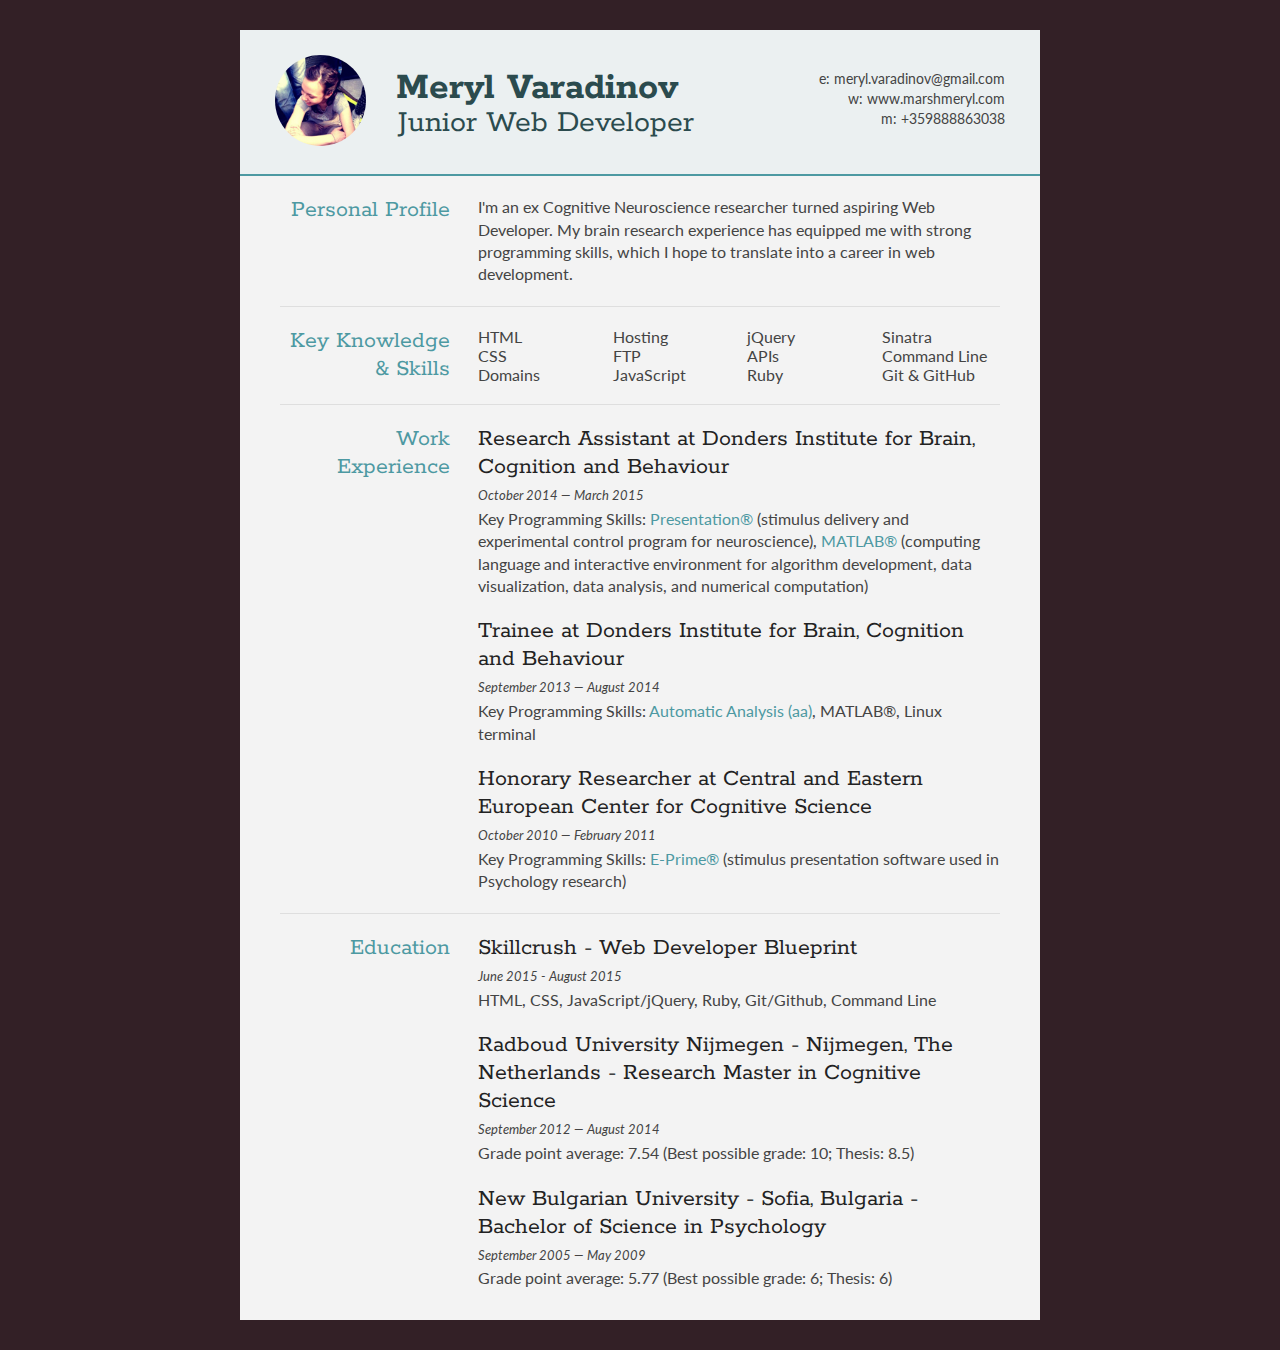
==== Resume/resume-index.html @ a85a1146 "updated website" ====
<!DOCTYPE html>
<html>
<head>
	<title>Meryl Varadinov - Curriculum Vitae</title>

	<meta name="viewport" content="width=device-width"/>
	<meta name="description" content="The Curriculum Vitae of Meryl Varadinov."/>
	<meta charset="UTF-8"> 
	<link type="text/css" rel="stylesheet" href="resume-style.css">
	<link rel="shortcut icon" href="favicon.ico"/>
	<link href='http://fonts.googleapis.com/css?family=Rokkitt:400,700|Lato:400,300' rel='stylesheet' type='text/css'>

<!--[if lt IE 9]>
<script src="//html5shiv.googlecode.com/svn/trunk/html5.js"></script>
<![endif]-->
</head>
<body id="top">
	<div id="cv" class="instaFade">
		<div class="mainDetails">
			<div id="headshot" class="quickFade">
				<img src="headshot-mv.jpg" alt="Alan Smith" />
			</div>
			
			<div id="name">
				<h1 class="quickFade delayTwo">Meryl Varadinov</h1>
				<h2 class="quickFade delayThree">Junior Web Developer</h2>
			</div>
			
			<div id="contactDetails" class="quickFade delayFour">
				<ul>
					<li>e: <a href="mailto:meryl.varadinov@gmail.com" target="_blank">meryl.varadinov@gmail.com</a></li>
					<li>w: <a href="http://www.marshmeryl.com">www.marshmeryl.com</a></li>
					<li>m: +359888863038</li>
				</ul>
			</div>
			<div class="clear"></div>
		</div>
		
		<div id="mainArea" class="quickFade delayFive">
			<section>
				<article>
					<div class="sectionTitle">
						<h1>Personal Profile</h1>
					</div>
					
					<div class="sectionContent">
						<p>I'm an ex Cognitive Neuroscience researcher turned aspiring Web Developer. My brain research experience has equipped me with strong programming skills, which I hope to translate into a career in web development.</p>
					</div>
				</article>
				<div class="clear"></div>
			</section>
			
			
			<section>
				<div class="sectionTitle">
					<h1>Key Knowledge & Skills</h1>
				</div>
				
				<div class="sectionContent">
					<ul class="keySkills">
						<li>HTML</li>
						<li>CSS</li>
						<li>Domains</li>
						<li>Hosting</li>
						<li>FTP</li>
						<li>JavaScript</li>
						<li>jQuery</li>
						<li>APIs</li>
						<li>Ruby</li>
						<li>Sinatra</li>
						<li>Command Line</li>
						<li>Git & GitHub</li>
					</ul>
				</div>
				<div class="clear"></div>
			</section>


			<section>
				<div class="sectionTitle">
					<h1>Work Experience</h1>
				</div>
				
				<div class="sectionContent">
					<article>
						<h2>Research Assistant at Donders Institute for Brain, Cognition and Behaviour</h2>
						<p class="subDetails">October 2014 — March 2015</p>
						<p>Key Programming Skills: <a href="https://www.neurobs.com/menu_presentation/menu_features/features_overview" target="_blank">Presentation®</a> (stimulus delivery and experimental control program for neuroscience), <a href="http://www.mathworks.com/products/matlab/" target="_blank">MATLAB®</a> (computing language and interactive environment for algorithm development, data visualization, data analysis, and numerical computation)</p>
					</article>
					
					<article>
						<h2>Trainee at Donders Institute for Brain, Cognition and Behaviour</h2>
						<p class="subDetails">September 2013 — August 2014</p>
						<p>Key Programming Skills: <a href="https://github.com/rhodricusack/automaticanalysis/wiki" target="_blank">Automatic Analysis (aa)</a>, MATLAB®, Linux terminal</p>
					</article>
					
					<article>
						<h2>Honorary Researcher at Central and Eastern European Center for Cognitive Science</h2>
						<p class="subDetails">October 2010 — February 2011</p>
						<p>Key Programming Skills: <a href="https://www.pstnet.com/" target="_blank">E-Prime®</a> (stimulus presentation software used in Psychology research)</p>
					</article>
				</div>
				<div class="clear"></div>
			</section>
			
			
			<section>
				<div class="sectionTitle">
					<h1>Education</h1>
				</div>
				
				<div class="sectionContent">
					<article>
						<h2>Skillcrush - Web Developer Blueprint</h2>
						<p class="subDetails">June 2015 - August 2015</p>
						<p>HTML, CSS, JavaScript/jQuery, Ruby, Git/Github, Command Line</p>
					</article>
					
					<article>
						<h2>Radboud University Nijmegen - Nijmegen, The Netherlands - Research Master in Cognitive Science</h2>
						<p class="subDetails">September 2012 — August 2014</p>
						<p>Grade point average: 7.54 (Best possible grade: 10; Thesis: 8.5)</p>
					</article>
					
					<article>
						<h2>New Bulgarian University - Sofia, Bulgaria - Bachelor of Science in Psychology</h2>
						<p class="subDetails">September 2005 — May 2009</p>
						<p>Grade point average: 5.77 (Best possible grade: 6; Thesis: 6)</p>
					</article>
				</div>
				<div class="clear"></div>
			</section>
			
		</div>
	</div>
	<script type="text/javascript">
	var gaJsHost = (("https:" == document.location.protocol) ? "https://ssl." : "http://www.");
	document.write(unescape("%3Cscript src='" + gaJsHost + "google-analytics.com/ga.js' type='text/javascript'%3E%3C/script%3E"));
	</script>
	<script type="text/javascript">
	var pageTracker = _gat._getTracker("UA-3753241-1");
	pageTracker._initData();
	pageTracker._trackPageview();
	</script>
</body>
</html>
---- Resume/resume-style.css ----
html,body,div,span,object,iframe,h1,h2,h3,h4,h5,h6,p,blockquote,pre,abbr,address,cite,code,del,dfn,em,img,ins,kbd,q,samp,small,strong,sub,sup,var,b,i,dl,dt,dd,ol,ul,li,fieldset,form,label,legend,table,caption,tbody,tfoot,thead,tr,th,td,article,aside,canvas,details,figcaption,figure,footer,header,hgroup,menu,nav,section,summary,time,mark,audio,video {
	border:0;
	font:inherit;
	font-size:100%;
	margin:0;
	padding:0;
	vertical-align:baseline;
}

article,aside,details,figcaption,figure,footer,header,hgroup,menu,nav,section {
	display:block;
}

/*bacgkround-color: #332026
name h1 and h2 colors: #2b4b4e
sectionTitle colors: #4d99a2*/

html, body {background: #332026; font-family: 'Lato', helvetica, arial, sans-serif; font-size: 16px; color: #222;}

.clear {clear: both;}

p {
	font-size: 1em;
	line-height: 1.4em;
	margin-bottom: 20px;
	color: #444;
}

#cv {
	width: 90%;
	max-width: 800px;
	background: #f3f3f3;
	margin: 30px auto;
}

.mainDetails {
	padding: 25px 35px;
	border-bottom: 2px solid #4d99a2;
	background: #ebf0f1;
}

#name h1 {
	font-size: 2.5em;
	font-weight: 700;
	font-family: 'Rokkitt', Helvetica, Arial, sans-serif;
	margin-bottom: -6px;
	padding: 10px 0 0 0;
	color: #2b4b4e;
}

#name h2 {
	font-size: 2em;
	margin-left: 2px;
	font-family: 'Rokkitt', Helvetica, Arial, sans-serif;
	color: #2b4b4e;
}

#mainArea {
	padding: 0 40px;
}

#headshot {
	width: 12.5%;
	float: left;
	margin-right: 30px;
}

#headshot img {
	width: 100%;
	height: auto;
	-webkit-border-radius: 50px;
	border-radius: 50px;
}

#name {
	float: left;
}

#contactDetails {
	text-align: right;
	padding: 13px 0 0 0;
	float: right;
}

#contactDetails ul {
	list-style-type: none;
	font-size: 0.9em;
	margin-top: 2px;
}

#contactDetails ul li {
	margin-bottom: 3px;
	color: #444;
}

#contactDetails ul li a, a[href^=tel] {
	color: #444; 
	text-decoration: none;
	-webkit-transition: all .3s ease-in;
	-moz-transition: all .3s ease-in;
	-o-transition: all .3s ease-in;
	-ms-transition: all .3s ease-in;
	transition: all .3s ease-in;
}

#contactDetails ul li a:hover { 
	color: #4d99a2;
}

a {
	color: #4d99a2;
	text-decoration: none;
}

section {
	border-top: 1px solid #dedede;
	padding: 20px 0 0;
}

section:first-child {
	border-top: 0;
}

section:last-child {
	padding: 20px 0 10px;
}

.sectionTitle {
	float: left;
	width: 25%;
}

.sectionContent {
	float: right;
	width: 72.5%;
}

.sectionTitle h1 {
	font-family: 'Rokkitt', Helvetica, Arial, sans-serif;
	font-size: 1.5em;
	color: #4d99a2;
	text-align: right;
	padding: 0 10px 0 0;
}

.sectionContent h2 {
	font-family: 'Rokkitt', Helvetica, Arial, sans-serif;
	font-size: 1.5em;
	margin-bottom: -2px;
}

.subDetails {
	font-size: 0.8em;
	font-style: italic;
	margin-bottom: 3px;
	padding: 8px 0 0 0;
}

.keySkills {
	list-style-type: none;
	-moz-column-count:4;
	-webkit-column-count:4;
	column-count:4;
	margin-bottom: 20px;
	font-size: 1em;
	color: #444;
}

.keySkills ul li {
	margin-bottom: 3px;
}

@media all and (min-width: 602px) and (max-width: 800px) {
	#headshot {
		display: none;
	}
	
	.keySkills {
		-moz-column-count:2;
		-webkit-column-count:2;
		column-count:2;
	}
}

@media all and (max-width: 601px) {
	#cv {
		width: 95%;
		margin: 10px auto;
		min-width: 280px;
	}
	
	#headshot {
		display: none;
	}
	
	#name, #contactDetails {
		float: none;
		width: 100%;
		text-align: center;
	}
	
	.sectionTitle, .sectionContent {
		float: none;
		width: 100%;
	}
	
	.sectionTitle {
		margin-left: -2px;
		font-size: 1.25em;
	}
	
	.keySkills {
		-moz-column-count:2;
		-webkit-column-count:2;
		column-count:2;
	}
}

@media all and (max-width: 480px) {
	.mainDetails {
		padding: 15px 15px;
	}
	
	section {
		padding: 15px 0 0;
	}
	
	#mainArea {
		padding: 0 25px;
	}

	
	.keySkills {
		-moz-column-count:1;
		-webkit-column-count:1;
		column-count:1;
	}
	
	#name h1 {
		line-height: .8em;
		margin-bottom: 4px;
	}
}

@media print {
	#cv {
		width: 100%;
	}
}

@-webkit-keyframes reset {
	0% {
		opacity: 0;
	}
	100% {
		opacity: 0;
	}
}

@-webkit-keyframes fade-in {
	0% {
		opacity: 0;
	}
	40% {
		opacity: 0;
	}
	100% {
		opacity: 1;
	}
}

@-moz-keyframes reset {
	0% {
		opacity: 0;
	}
	100% {
		opacity: 0;
	}
}

@-moz-keyframes fade-in {
	0% {
		opacity: 0;
	}
	40% {
		opacity: 0;
	}
	100% {
		opacity: 1;
	}
}

@keyframes reset {
	0% {
		opacity: 0;
	}
	100% {
		opacity: 0;
	}
}

@keyframes fade-in {
	0% {
		opacity: 0;
	}
	40% {
		opacity: 0;
	}
	100% {
		opacity: 1;
	}
}

.instaFade {
	-webkit-animation-name: reset, fade-in;
	-webkit-animation-duration: 1.5s;
	-webkit-animation-timing-function: ease-in;
	
	-moz-animation-name: reset, fade-in;
	-moz-animation-duration: 1.5s;
	-moz-animation-timing-function: ease-in;
	
	animation-name: reset, fade-in;
	animation-duration: 1.5s;
	animation-timing-function: ease-in;
}

.quickFade {
	-webkit-animation-name: reset, fade-in;
	-webkit-animation-duration: 2.5s;
	-webkit-animation-timing-function: ease-in;
	
	-moz-animation-name: reset, fade-in;
	-moz-animation-duration: 2.5s;
	-moz-animation-timing-function: ease-in;
	
	animation-name: reset, fade-in;
	animation-duration: 2.5s;
	animation-timing-function: ease-in;
}

.delayOne {
	-webkit-animation-delay: 0, .5s;
	-moz-animation-delay: 0, .5s;
	animation-delay: 0, .5s;
}

.delayTwo {
	-webkit-animation-delay: 0, 1s;
	-moz-animation-delay: 0, 1s;
	animation-delay: 0, 1s;
}

.delayThree {
	-webkit-animation-delay: 0, 1.5s;
	-moz-animation-delay: 0, 1.5s;
	animation-delay: 0, 1.5s;
}

.delayFour {
	-webkit-animation-delay: 0, 2s;
	-moz-animation-delay: 0, 2s;
	animation-delay: 0, 2s;
}

.delayFive {
	-webkit-animation-delay: 0, 2.5s;
	-moz-animation-delay: 0, 2.5s;
	animation-delay: 0, 2.5s;
}
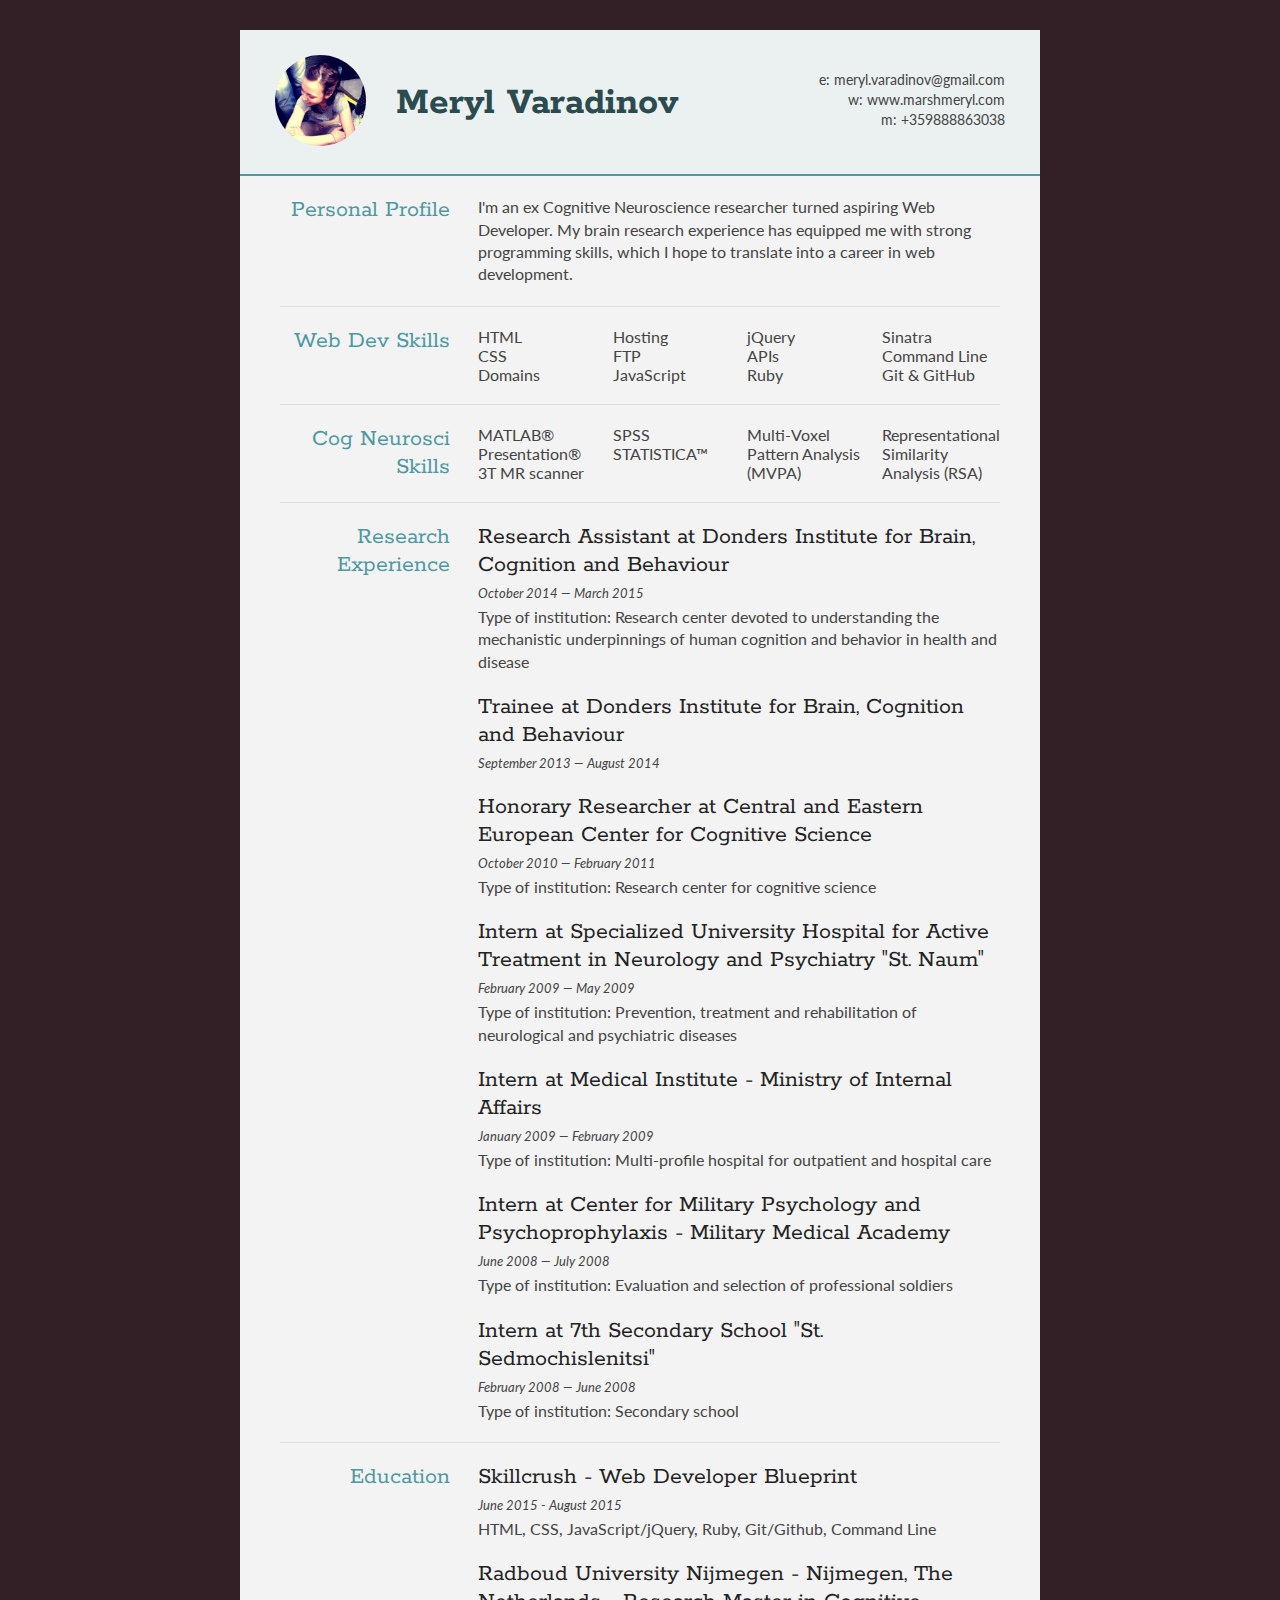
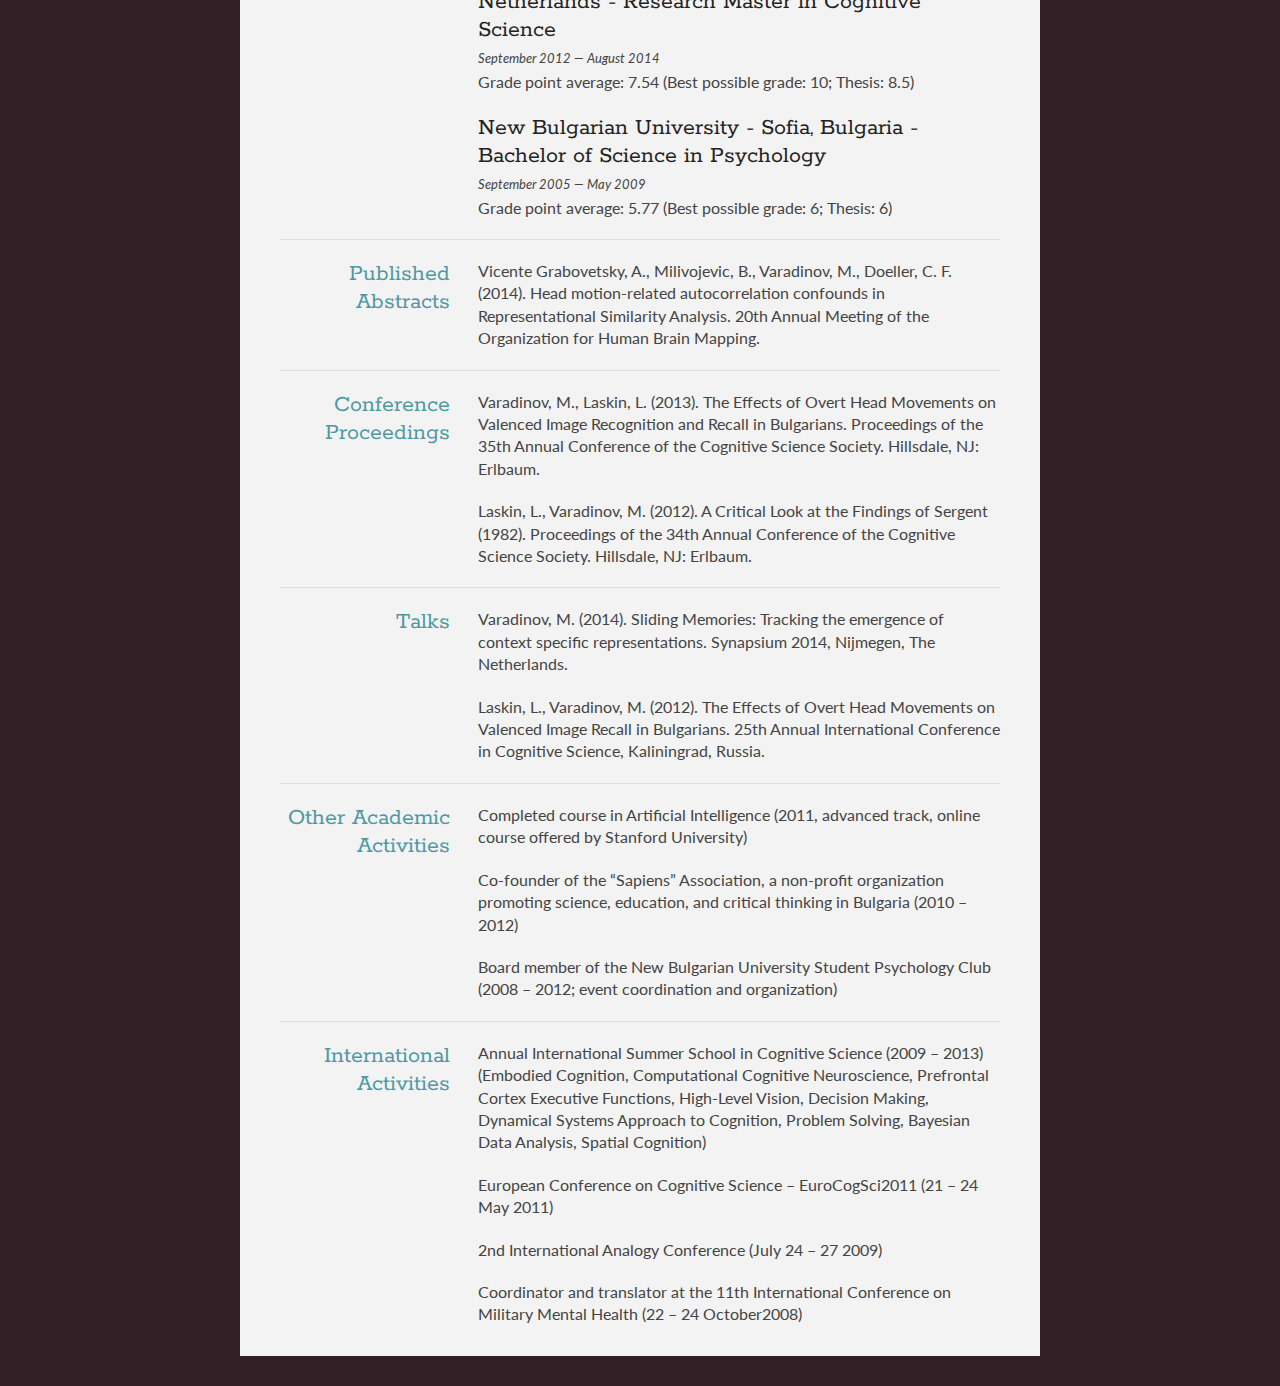
==== commit 9952b327: "updated html and css files" ====
--- a/Resume/resume-index.html
+++ b/Resume/resume-index.html
@@ -23,7 +23,6 @@
 			
 			<div id="name">
 				<h1 class="quickFade delayTwo">Meryl Varadinov</h1>
-				<h2 class="quickFade delayThree">Junior Web Developer</h2>
 			</div>
 			
 			<div id="contactDetails" class="quickFade delayFour">
@@ -53,7 +52,7 @@
 			
 			<section>
 				<div class="sectionTitle">
-					<h1>Key Knowledge & Skills</h1>
+					<h1>Web Dev Skills</h1>
 				</div>
 				
 				<div class="sectionContent">
@@ -74,30 +73,74 @@
 				</div>
 				<div class="clear"></div>
 			</section>
-
-
-			<section>
-				<div class="sectionTitle">
-					<h1>Work Experience</h1>
+			
+			
+			<section>
+				<div class="sectionTitle">
+					<h1>Cog Neurosci Skills</h1>
+				</div>
+				
+				<div class="sectionContent">
+					<ul class="keySkills">
+						<li>MATLAB®</li>
+						<li>Presentation®</li>
+						<li>3T MR scanner</li>
+						<li>SPSS</li>
+						<li>STATISTICA™</li>
+						<li>Multi-Voxel Pattern Analysis (MVPA)</li>
+						<li>Representational Similarity Analysis (RSA)</li>
+					</ul>
+				</div>
+				<div class="clear"></div>
+			</section>
+
+
+			<section>
+				<div class="sectionTitle">
+					<h1>Research Experience</h1>
 				</div>
 				
 				<div class="sectionContent">
 					<article>
 						<h2>Research Assistant at Donders Institute for Brain, Cognition and Behaviour</h2>
 						<p class="subDetails">October 2014 — March 2015</p>
-						<p>Key Programming Skills: <a href="https://www.neurobs.com/menu_presentation/menu_features/features_overview" target="_blank">Presentation®</a> (stimulus delivery and experimental control program for neuroscience), <a href="http://www.mathworks.com/products/matlab/" target="_blank">MATLAB®</a> (computing language and interactive environment for algorithm development, data visualization, data analysis, and numerical computation)</p>
+						<p>Type of institution: Research center devoted to understanding the mechanistic underpinnings of human cognition and behavior in health and disease</p>
 					</article>
 					
 					<article>
 						<h2>Trainee at Donders Institute for Brain, Cognition and Behaviour</h2>
 						<p class="subDetails">September 2013 — August 2014</p>
-						<p>Key Programming Skills: <a href="https://github.com/rhodricusack/automaticanalysis/wiki" target="_blank">Automatic Analysis (aa)</a>, MATLAB®, Linux terminal</p>
+						<p></p>
 					</article>
 					
 					<article>
 						<h2>Honorary Researcher at Central and Eastern European Center for Cognitive Science</h2>
 						<p class="subDetails">October 2010 — February 2011</p>
-						<p>Key Programming Skills: <a href="https://www.pstnet.com/" target="_blank">E-Prime®</a> (stimulus presentation software used in Psychology research)</p>
+						<p>Type of institution: Research center for cognitive science</p>
+					</article>
+
+					<article>
+						<h2>Intern at Specialized University Hospital for Active Treatment in Neurology and Psychiatry "St. Naum"</h2>
+						<p class="subDetails">February 2009 — May 2009</p>
+						<p>Type of institution: Prevention, treatment and rehabilitation of neurological and psychiatric diseases</p>
+					</article>
+					
+					<article>
+						<h2>Intern at Medical Institute - Ministry of Internal Affairs</h2>
+						<p class="subDetails">January 2009 — February 2009</p>
+						<p>Type of institution: Multi-profile hospital for outpatient and hospital care</p>
+					</article>
+					
+					<article>
+						<h2>Intern at Center for Military Psychology and Psychoprophylaxis - Military Medical Academy</h2>
+						<p class="subDetails">June 2008 — July 2008</p>
+						<p>Type of institution: Evaluation and selection of professional soldiers</p>
+					</article>
+					
+					<article>
+						<h2>Intern at 7th Secondary School "St. Sedmochislenitsi"</h2>
+						<p class="subDetails">February 2008 — June 2008</p>
+						<p>Type of institution: Secondary school</p>
 					</article>
 				</div>
 				<div class="clear"></div>
@@ -130,17 +173,102 @@
 				</div>
 				<div class="clear"></div>
 			</section>
-			
+
+
+			<section>
+				<div class="sectionTitle">
+					<h1>Published Abstracts</h1>
+				</div>
+				
+				<div class="sectionContent">
+					<article>
+						<p>Vicente Grabovetsky, A., Milivojevic, B., Varadinov, M., Doeller, C. F. (2014). Head motion-related autocorrelation confounds in Representational Similarity Analysis. 20th Annual Meeting of the Organization for Human Brain Mapping.</p>
+					</article>
+				</div>
+				<div class="clear"></div>
+			</section>
+
+
+			<section>
+				<div class="sectionTitle">
+					<h1>Conference Proceedings</h1>
+				</div>
+				
+				<div class="sectionContent">
+					<article>
+						<p>Varadinov, M., Laskin, L. (2013). The Effects of Overt Head Movements on Valenced Image Recognition and Recall in Bulgarians. Proceedings of the 35th Annual Conference of the Cognitive Science Society. Hillsdale, NJ: Erlbaum.</p>
+
+						<p>Laskin, L., Varadinov, M. (2012). A Critical Look at the Findings of Sergent (1982). Proceedings of the 34th Annual Conference of the Cognitive Science Society. Hillsdale, NJ: Erlbaum.</p>
+					</article>
+				</div>
+				<div class="clear"></div>
+			</section>
+
+
+			<section>
+				<div class="sectionTitle">
+					<h1>Talks</h1>
+				</div>
+				
+				<div class="sectionContent">
+					<article>
+						<p>Varadinov, M. (2014). Sliding Memories: Tracking the emergence of context specific representations. Synapsium 2014, Nijmegen, The Netherlands.</p>
+						
+						<p>Laskin, L., Varadinov, M. (2012). The Effects of Overt Head Movements on Valenced Image Recall in Bulgarians. 25th Annual International Conference in Cognitive Science, Kaliningrad, Russia.</p>
+					</article>
+				</div>
+				<div class="clear"></div>
+			</section>
+
+
+			<section>
+				<div class="sectionTitle">
+					<h1>Other Academic Activities</h1>
+				</div>
+				
+				<div class="sectionContent">
+					<article>
+						<p>Completed course in Artificial Intelligence (2011, advanced track, online course offered by Stanford University)</p>
+						
+						<p>Co-founder of the “Sapiens” Association, a non-profit organization promoting science, education, and critical thinking in Bulgaria (2010 – 2012)</p>
+
+						<p>Board member of the New Bulgarian University Student Psychology Club (2008 – 2012; event coordination and organization)</p>
+					</article>
+				</div>
+				<div class="clear"></div>
+			</section>
+
+
+			<section>
+				<div class="sectionTitle">
+					<h1>International Activities</h1>
+				</div>
+				
+				<div class="sectionContent">
+					<article>
+						<p>Annual International Summer School in Cognitive Science (2009 – 2013)
+							(Embodied Cognition, Computational Cognitive Neuroscience, Prefrontal Cortex Executive Functions, High-Level Vision, Decision Making, Dynamical Systems Approach to Cognition, Problem Solving, Bayesian Data Analysis, Spatial Cognition)</p>
+
+							<p>European Conference on Cognitive Science – EuroCogSci2011 (21 – 24 May 2011)</p>
+
+							<p>2nd International Analogy Conference (July 24 – 27 2009)</p>
+
+							<p>Coordinator and translator at the 11th International Conference on Military Mental Health (22 – 24 October2008)</p>
+						</article>
+					</div>
+					<div class="clear"></div>
+				</section>
+
+			</div>
 		</div>
-	</div>
-	<script type="text/javascript">
-	var gaJsHost = (("https:" == document.location.protocol) ? "https://ssl." : "http://www.");
-	document.write(unescape("%3Cscript src='" + gaJsHost + "google-analytics.com/ga.js' type='text/javascript'%3E%3C/script%3E"));
-	</script>
-	<script type="text/javascript">
-	var pageTracker = _gat._getTracker("UA-3753241-1");
-	pageTracker._initData();
-	pageTracker._trackPageview();
-	</script>
-</body>
-</html>+		<script type="text/javascript">
+		var gaJsHost = (("https:" == document.location.protocol) ? "https://ssl." : "http://www.");
+		document.write(unescape("%3Cscript src='" + gaJsHost + "google-analytics.com/ga.js' type='text/javascript'%3E%3C/script%3E"));
+		</script>
+		<script type="text/javascript">
+		var pageTracker = _gat._getTracker("UA-3753241-1");
+		pageTracker._initData();
+		pageTracker._trackPageview();
+		</script>
+	</body>
+	</html>--- a/Resume/resume-style.css
+++ b/Resume/resume-style.css
@@ -43,16 +43,9 @@
 	font-size: 2.5em;
 	font-weight: 700;
 	font-family: 'Rokkitt', Helvetica, Arial, sans-serif;
-	margin-bottom: -6px;
 	padding: 10px 0 0 0;
 	color: #2b4b4e;
-}
-
-#name h2 {
-	font-size: 2em;
-	margin-left: 2px;
-	font-family: 'Rokkitt', Helvetica, Arial, sans-serif;
-	color: #2b4b4e;
+	padding: 25px 0 0 0;
 }
 
 #mainArea {
@@ -78,7 +71,7 @@
 
 #contactDetails {
 	text-align: right;
-	padding: 13px 0 0 0;
+	padding: 14px 0 0 0;
 	float: right;
 }
 
